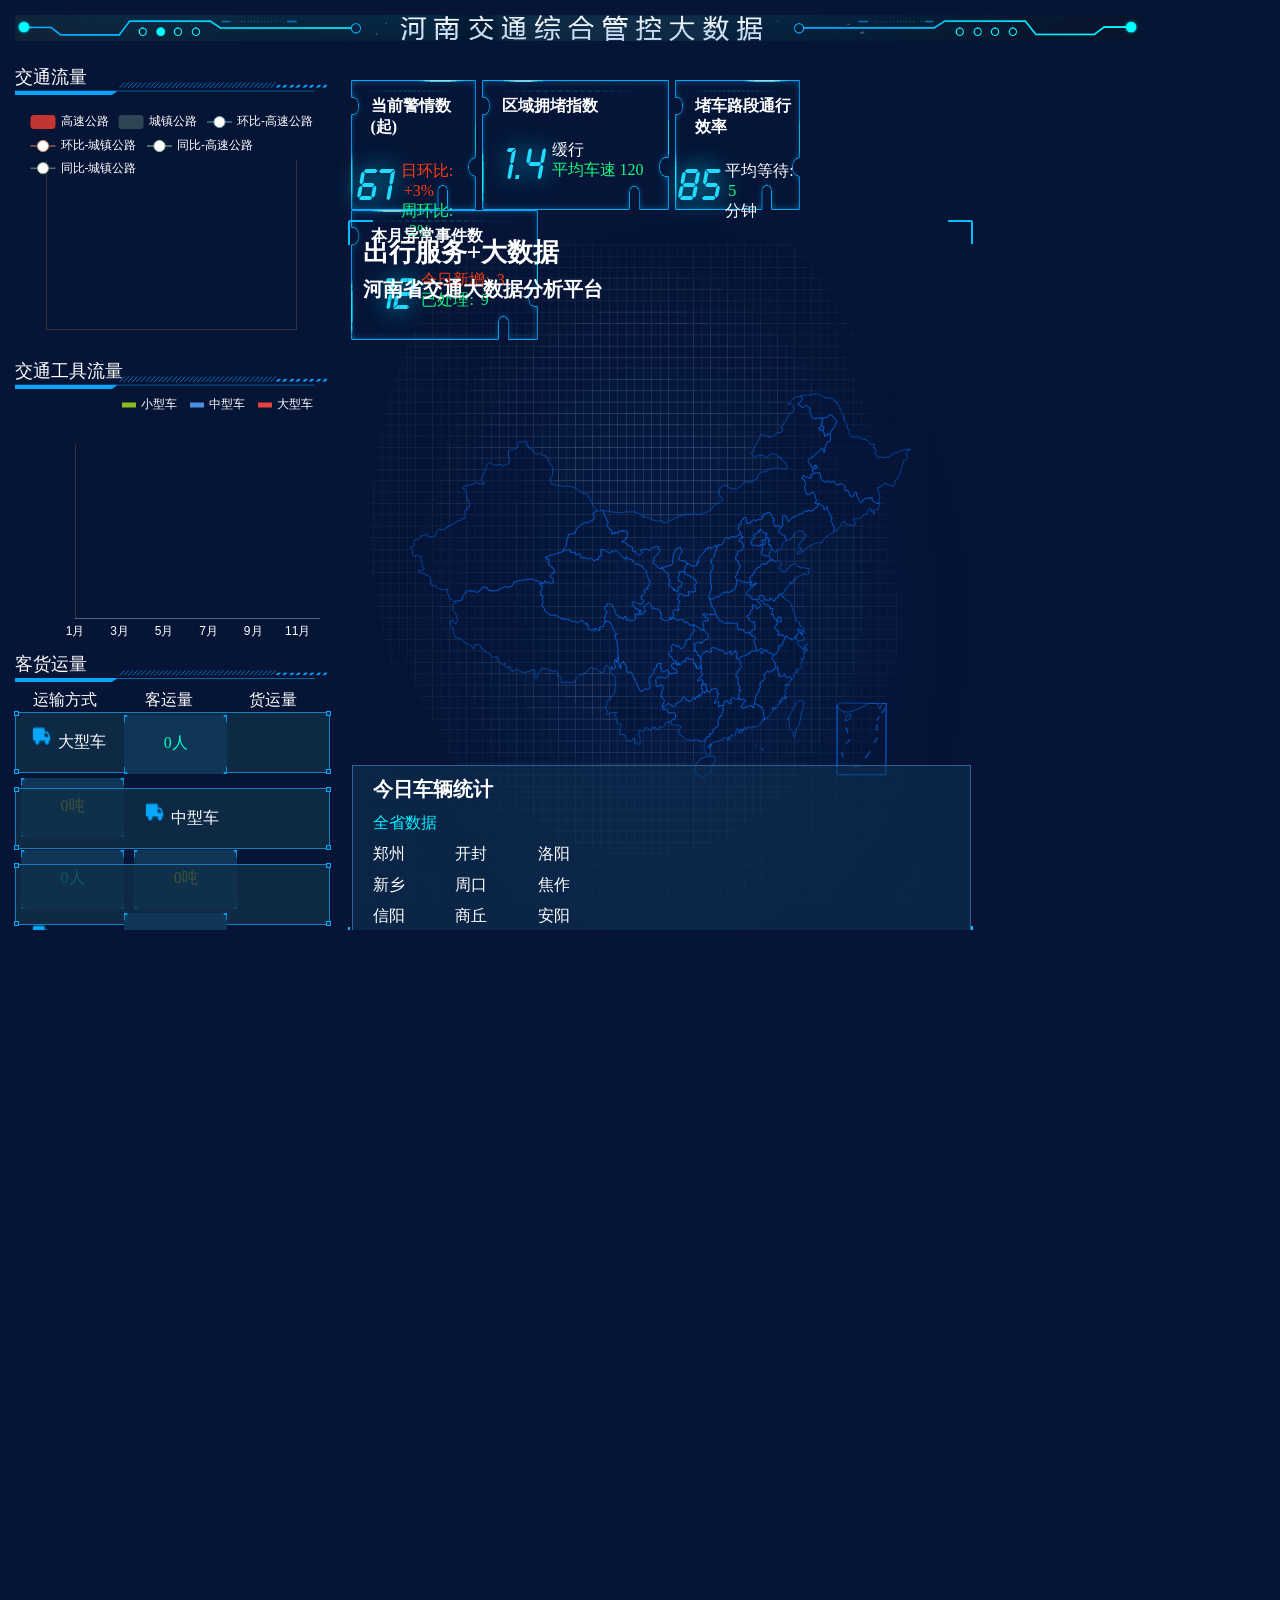
==== src/main/resources/static/index.html @ 006fa654 "chore: initial commit - 河南省交通大数据分析平台" ====
<!doctype html>
<html>
<head>
    <meta charset="utf-8">
    <title>河南省交通大数据分析平台</title>
    <!--设置是否为缩放模式 -->
    <meta name="viewport" content="width=device-width, initial-scale=1">
    <!-- 新 Bootstrap 核心 CSS 文件 -->
    <link rel="stylesheet" type="text/css" href="https://apps.bdimg.com/libs/bootstrap/3.3.4/css/bootstrap.css">
    <!-- jQuery文件。务必在bootstrap.min.js 之前引入 -->
    <script src="js/jquery.min.js"></script>
    <!-- 最新的 Bootstrap 核心 JavaScript 文件 -->
    <script src="js/bootstrap.min.js"></script>
    <!--echarts JS-->
    <script src="js/echarts.min.js"></script>

    <!-- 轮播swiper文件 -->
    <link rel="stylesheet" type="text/css" href="css/swiper.min.css">
    <script src="js/swiper.min.js"></script>
    <!--界面样式-->
    <script src="js/visual.js"></script>
    <script src="js/china.js"></script>
    <script src="js/chartMap.js"></script>
    <link rel="stylesheet" type="text/css" href="css/visual.css">
    <script src="https://code.jquery.com/jquery-3.6.0.min.js"></script>
    <link rel="stylesheet" href="https://cdnjs.cloudflare.com/ajax/libs/font-awesome/5.15.4/css/all.min.css">

</head>
<body class="ksh">
<div id="load">
    <div class="load_img"><!-- 加载动画 -->
        <img class="jzxz1" src="images/jzxz1.png">
        <img class="jzxz2" src="images/jzxz2.png">
    </div>
</div>
<div class="head_top">
    <img class="img-responsive" src="images/jcdsj_logo3.gif">

</div>
<div class="visual">
    <div class="visual_left">
        <div class="visual_box">
            <div class="visual_title">
                <span>交通流量</span>
                <img src="images/ksh33.png">
            </div>
            <div class="visual_chart" id="main1">

            </div>
        </div>

        <div class="visual_box">
            <div class="visual_title">
                <span>交通工具流量</span>
                <img src="images/ksh33.png">
            </div>
            <div class="visual_chart" id="main2">

            </div>
        </div>
        <div class="visual_box">
            <div class="visual_title">
                <span>客货运量</span>
                <img src="images/ksh33.png">
            </div>
            <div class="visual_chart sfzcll">
                <a>运输方式</a>
                <a>客运量</a>
                <a>货运量</a>
                <div class="sfzcll_pos_box">

                    <div class="sfzcll_box" data-type="大型车">
                        <img class="sfzcll_bkJk" src="images/ksh34.png">
                        <img class="sfzcll_bkJk" src="images/ksh34.png">
                        <img class="sfzcll_bkJk" src="images/ksh34.png">
                        <img class="sfzcll_bkJk" src="images/ksh34.png">
                        <label><img src="images/ksh35.png">大型车</label>
                        <div class="sfzcll_smallBk">
                            <div class="ygl">
                                <span class="passenger-volume">0</span>人
                            </div>
                        </div>
                        <div class="sfzcll_smallBk">
                            <div class="ygh">
                                <span class="freight-volume">0</span>吨
                            </div>
                        </div>
                        <div class="clear"></div>
                    </div>


                    <div class="sfzcll_box" data-type="中型车">
                        <img class="sfzcll_bkJk" src="images/ksh34.png">
                        <img class="sfzcll_bkJk" src="images/ksh34.png">
                        <img class="sfzcll_bkJk" src="images/ksh34.png">
                        <img class="sfzcll_bkJk" src="images/ksh34.png">
                        <label><img src="images/ksh35.png">中型车</label>
                        <div class="sfzcll_smallBk">
                            <div class="ygl">
                                <span class="passenger-volume">0</span>人
                            </div>
                        </div>
                        <div class="sfzcll_smallBk">
                            <div class="ygh">
                                <span class="freight-volume">0</span>吨
                            </div>
                        </div>
                        <div class="clear"></div>
                    </div>


                    <div class="sfzcll_box" data-type="小型车">
                        <img class="sfzcll_bkJk" src="images/ksh34.png">
                        <img class="sfzcll_bkJk" src="images/ksh34.png">
                        <img class="sfzcll_bkJk" src="images/ksh34.png">
                        <img class="sfzcll_bkJk" src="images/ksh34.png">
                        <label><img src="images/ksh35.png">小型车</label>
                        <div class="sfzcll_smallBk">
                            <div class="ygl">
                                <span class="passenger-volume">0</span>人
                            </div>
                        </div>
                        <div class="sfzcll_smallBk">
                            <div class="ygh">
                                <span class="freight-volume">0</span>吨
                            </div>
                        </div>
                        <div class="clear"></div>
                    </div>
                </div>
            </div>
        </div>

        <!-- 在页面底部添加以下脚本 -->
        // 在页面底部添加以下脚本

        <script>
            $(document).ready(function() {
                // 获取车型客货运量数据
                function fetchVehicleFreightData() {
                    $.ajax({
                        url: '/api/vehicle/summary',  // 后端接口
                        type: 'GET',
                        dataType: 'json',
                        success: function(response) {
                            // 更新大型车数据（后端返回键为"large"）
                            updateVehicleData('大型车', response.large);
                            // 更新中型车数据（后端返回键为"medium"）
                            updateVehicleData('中型车', response.medium);
                            // 更新小型车数据（后端返回键为"small"）
                            updateVehicleData('小型车', response.small);
                        },
                        error: function(xhr, status, error) {
                            console.error('获取车型数据失败:', error);
                            setDefaultData();  // 异常时重置为0
                        }
                    });
                }

                // 更新页面数据的函数（兼容空值）
                function updateVehicleData(type, data) {
                    if (!data) data = { passengerVolume: 0, freightVolume: 0 };  // 防止undefined
                    $(`.sfzcll_box[data-type="${type}"] .passenger-volume`).text(data.passengerVolume || 0);
                    $(`.sfzcll_box[data-type="${type}"] .freight-volume`).text(data.freightVolume || 0);
                }

                // 设置默认数据（初始化或异常时调用）
                function setDefaultData() {
                    $('.sfzcll_box .passenger-volume').text('0');
                    $('.sfzcll_box .freight-volume').text('0');
                }

                // 初始加载数据
                fetchVehicleFreightData();
                // 每30秒刷新一次
                setInterval(fetchVehicleFreightData, 2000);
            });
        </script>
    </div>
    <div class="visual_con">
        <!-- 在原有HTML结构上仅添加ID -->
        <!-- 在原有HTML结构上仅添加ID -->
        <div class="visual_conTop">
            <!-- 警情数1 -->
            <div class="visual_conTop_box visual_conTop1">
                <div>
                    <h3>当前警情数(起)</h3>
                    <p id="police-count1">67</p>
                    <div class="conTop_smil">
                        <a class="sz">日环比:<span id="daily-change1">+3%</span><i id="daily-icon1" class="fa fa-long-arrow-up"></i></a>
                        <a class="xd">周环比:<span id="weekly-change1">-2%</span><i id="weekly-icon1" class="fa fa-long-arrow-down"></i></a>
                    </div>
                </div>
            </div>

            <!-- 拥堵指数 -->
            <div class="visual_conTop_box visual_conTop2">
                <div>
                    <h3>区域拥堵指数</h3>
                    <p id="congestion-index">1.4</p>
                    <div class="conTop_smil">
                        <a id="congestion-status">缓行</a>
                        <a class="xd">平均车速<span id="avg-speed">120</span></a>
                    </div>
                </div>
            </div>
            <div class="visual_conTop_box visual_conTop1">
                <div>
                    <h3>堵车路段通行效率</h3>
                    <p id="efficiency-value">85</p>
                    <div class="conTop_smil">
                        <a>平均等待:
                            <a class="xd"><span id="avg-wait">5</span></a><a>分钟</a>
                        </a>
                    </div>
                </div>
            </div>

            <!-- 异常事件 -->
            <div class="visual_conTop_box visual_conTop2">
                <div>
                    <h3>本月异常事件数</h3>
                    <p id="incident-count">12</p>
                    <div class="conTop_smil">
                        <a class="sz">今日新增: <span id="today-incidents">3</span></a>
                        <a class="xd">已处理: <span id="resolved-incidents">9</span></a>
                    </div>
                </div>
            </div>
        </div>

        <div class="visual_conBot">
            <img class="visual_conBot_l" src="images/ksh42.png">
            <img class="visual_conBot_2" src="images/ksh43.png">
            <img class="visual_conBot_3" src="images/ksh44.png">
            <img class="visual_conBot_4" src="images/ksh45.png">
            <div class="visual_chart_text">
                <h1>出行服务+大数据</h1>
                <h2>河南省交通大数据分析平台</h2>
            </div>
            <div class="visual_chart" id="main8"></div>
            <div class="visual_conBot_bot">
                <div class="visualSssf_left">
                    <h3>今日车辆统计</h3>
                    <a style="display:block" data-city="all" class="active">全省数据</a>
                    <a data-city="郑州">郑州</a>
                    <a data-city="开封">开封</a>
                    <a data-city="洛阳">洛阳</a>
                    <a data-city="新乡">新乡</a>
                    <a data-city="周口">周口</a>
                    <a data-city="焦作">焦作</a>
                    <a data-city="信阳">信阳</a>
                    <a data-city="商丘">商丘</a>
                    <a data-city="安阳">安阳</a>
                </div>

                <div class="visualSssf_right">
                    <div class="visualSssf_right_box" id="main5"></div>
                    <div class="visualSssf_right_box" id="main6"></div>
                    <div class="visualSssf_right_box" id="main7"></div>
                </div>
                <div class="clear"></div>
                <!-- visual.js 已在头部引入，此处删除重复引用 -->
            </div>
        </div>
    </div>
    <div class="visual_right">
        <div class="visual_box">
            <div class="visual_title">
                <span>本月发生事件</span>
                <img src="images/ksh33.png">
            </div>
            <div class="swiper-container visual_swiper1 visual_chart">
                <div class="swiper-wrapper">
                    <div class="swiper-slide"  id="main3"></div>
                    <div class="swiper-slide"  id="main31"></div>
                </div>
            </div>
        </div>
        <div class="visual_box visualSfzsfl">
            <div class="visual_title">
                <span>访豫车辆</span>
                <img src="images/ksh33.png">
            </div>
            <div class="visual_chart" id="main9">

            </div>

        </div>
        <div class="visual_box">
            <div class="visual_title">
                <span>收费站收费排行</span>
                <img src="images/ksh33.png">
            </div>
            <div class="swiper-container visual_swiper2 visual_chart">
                <div class="swiper-wrapper">
                    <div class="swiper-slide"  id="main4"></div>
                    <div class="swiper-slide"  id="main41"></div>
                </div>
            </div>
        </div>
    </div>
    <div class="clear"></div>
</div>
<script type="text/javascript">

    $(function(){
        // 城市点击事件已在visual.js中处理，这里只处理样式相关
        var sfzcllH=$('.sfzcll_box').height()
        var sfzcllHtwo=sfzcllH-2
        $('.sfzcll_box').css('line-height',sfzcllH+'px')
        $('.sfzcll_smallBk>div').css('line-height',sfzcllHtwo+'px')

        //删除加载动画
        $('#load').fadeOut(1000)
        setTimeout(function(){
                $('#load').remove()
            }
            ,1100);
    })

    //////////////顶端监控 - 实时数据轮询
    function updateRealtimeDashboard() {
        $.ajax({
            url: '/api/realtime/dashboard',
            type: 'GET',
            success: function(data) {
                // 1. 当前警情数(起)
                $('#police-count1').text(data.alertCount);

                // 2. 区域拥堵指数
                $('#congestion-index').text(data.congestionIndex.toFixed(1));
                $('#congestion-status').text(getCongestionStatus(data.congestionIndex));
                $('#avg-speed').text(data.avgSpeed + ' km/h');

                // 3. 收费站通行效率
                $('#efficiency-value').text(data.efficiency.toFixed(1));

                // 4. 异常事件数
                $('#incident-count').text(data.abnormalEvents);

                console.log('实时数据已更新:', new Date().toLocaleTimeString());
            },
            error: function(xhr) {
                console.error('实时数据更新失败:', xhr.status);
            }
        });
    }

    // 新增拥堵状态判断函数
    function getCongestionStatus(index) {
        if (index > 1000) return '严重拥堵';
        if (index > 500) return '中度拥堵';
        if (index > 200) return '轻度拥堵';
        return '畅通';
    }

    // 页面加载时调用一次，然后每5秒刷新
    $(document).ready(function() {
        updateRealtimeDashboard();
        setInterval(updateRealtimeDashboard, 2000);
    });


    //////////////交通流量 - 实时更新
    var myChart1 = echarts.init(document.getElementById('main1'));
    
    // 交通流量图表配置
    var trafficFlowOption = {
        title: { show: false },
        tooltip: {
            trigger: 'axis',
            formatter: function(params) {
                let time = params[0].name.replace(/-/g, '年') + '月<br/>';
                let str = '';
                params.forEach(item => {
                    let unit = item.seriesName.includes('环比') || item.seriesName.includes('同比') ? '%' : '万辆';
                    str += `${item.marker}${item.seriesName}：${item.data.toFixed(1)}${unit}<br>`;
                });
                return time + str;
            },
            axisPointer: { type: 'none' }
        },
        legend: {
            orient: 'horizontal',
            top: 10,
            left: 'center',
            textStyle: { color: '#fff' },
            data: ['高速公路', '城镇公路', '环比-高速公路', '环比-城镇公路', '同比-高速公路', '同比-城镇公路']
        },
        grid: { y2: 25 },
        xAxis: {
            type: 'category',
            data: [],
            axisLabel: {
                interval: 0,
                formatter: function (value) {
                    const year = value.split('-')[0].substring(2);
                    const month = value.split('-')[1].padStart(2, '0');
                    return `${year}年${month}月`;
                },
                textStyle: { color: '#fff' }
            }
        },
        yAxis: [
            { type: 'value', axisLabel: { color: '#fff' } },
            { type: 'value', axisLabel: { formatter: '{value}%', color: '#fff' }, splitLine: { show: false } }
        ],
        series: [
            { name: '高速公路', type: 'bar', data: [] },
            { name: '城镇公路', type: 'bar', data: [] },
            { name: '环比-高速公路', type: 'line', yAxisIndex: 1, data: [] },
            { name: '环比-城镇公路', type: 'line', yAxisIndex: 1, data: [] },
            { name: '同比-高速公路', type: 'line', yAxisIndex: 1, data: [] },
            { name: '同比-城镇公路', type: 'line', yAxisIndex: 1, data: [] }
        ]
    };
    myChart1.setOption(trafficFlowOption);

    // 存储历史数据用于计算环比同比
    var trafficFlowHistory = { highway: {}, urban: {} };
    var lastTrafficFlowData = { highway: 0, urban: 0 };

    // 加载交通流量数据
    function loadTrafficFlowData() {
        // 先从数据库加载历史数据
        $.ajax({
            url: '/api/traffic/2025',
            type: 'GET',
            success: function(response) {
                const groupedData = response.data.data;
                const years = [];
                const highwayValues = [];
                const urbanValues = [];
                const momData = { highway: [], urban: [] };
                const yoyData = { highway: [], urban: [] };

                Object.entries(groupedData).forEach(([key, stats]) => {
                    const [year, month, type] = key.split('-');
                    const formattedYearMonth = `${year}-${month.padStart(2, '0')}`;

                    if (!years.includes(formattedYearMonth)) {
                        years.push(formattedYearMonth);
                    }

                    if (type === '高速公路') {
                        highwayValues.push(stats.current);
                        yoyData.highway.push(stats.yoy);
                        momData.highway.push(stats.mom);
                        trafficFlowHistory.highway[formattedYearMonth] = stats.current;
                    } else if (type === '城镇公路') {
                        urbanValues.push(stats.current);
                        yoyData.urban.push(stats.yoy);
                        momData.urban.push(stats.mom);
                        trafficFlowHistory.urban[formattedYearMonth] = stats.current;
                    }
                });

                years.sort((a, b) => a.localeCompare(b));

                // 保存最新月份的数据
                if (years.length > 0) {
                    const latestMonth = years[years.length - 1];
                    lastTrafficFlowData.highway = trafficFlowHistory.highway[latestMonth] || 0;
                    lastTrafficFlowData.urban = trafficFlowHistory.urban[latestMonth] || 0;
                }

                myChart1.setOption({
                    xAxis: { data: years },
                    series: [
                        { name: '高速公路', data: highwayValues },
                        { name: '城镇公路', data: urbanValues },
                        { name: '环比-高速公路', data: momData.highway },
                        { name: '环比-城镇公路', data: momData.urban },
                        { name: '同比-高速公路', data: yoyData.highway },
                        { name: '同比-城镇公路', data: yoyData.urban }
                    ]
                });
            },
            error: function(xhr, status, error) {
                console.error('加载交通流量历史数据失败:', error);
            }
        });
    }

    // 更新实时交通流量数据（支持多月份）
    // time_id 到月份索引的映射 (2025年: 14-25 对应 1-12月，即索引0-11)
    // 图表X轴显示的是1-12月，对应数组索引0-11
    var timeIdToMonthIndex = {
        14: 0,   // 2025-01 -> 1月 (索引0)
        15: 1,   // 2025-02 -> 2月 (索引1)
        16: 2,   // 2025-03 -> 3月 (索引2)
        17: 3,   // 2025-04 -> 4月 (索引3)
        18: 4,   // 2025-05 -> 5月 (索引4)
        19: 5,   // 2025-06 -> 6月 (索引5)
        20: 6,   // 2025-07 -> 7月 (索引6)
        21: 7,   // 2025-08 -> 8月 (索引7)
        22: 8,   // 2025-09 -> 9月 (索引8)
        23: 9,   // 2025-10 -> 10月 (索引9)
        24: 10,  // 2025-11 -> 11月 (索引10)
        25: 11   // 2025-12 -> 12月 (索引11)
    };

    function updateRealtimeTrafficFlow() {
        $.ajax({
            url: '/api/realtime/traffic-flow',
            type: 'GET',
            success: function(realtimeData) {
                if (realtimeData && realtimeData.length > 0) {
                    var currentOption = myChart1.getOption();
                    var xAxisData = currentOption.xAxis[0].data;
                    var highwayData = currentOption.series[0].data.slice();
                    var urbanData = currentOption.series[1].data.slice();

                    realtimeData.forEach(function(item) {
                        var flowValue = (item.flow_count / 10000).toFixed(2); // 转换为万辆
                        var timeId = item.time_id;
                        
                        // 根据time_id找到对应的月份索引
                        var monthIndex = timeIdToMonthIndex[timeId];
                        if (monthIndex === undefined) {
                            // 如果没有映射，尝试更新最后一个月
                            monthIndex = highwayData.length - 1;
                        }
                        
                        if (item.type_name === '高速公路' || item.type_id === 1) {
                            if (monthIndex >= 0 && monthIndex < highwayData.length) {
                                highwayData[monthIndex] = parseFloat(flowValue);
                            }
                        } else if (item.type_name === '城镇公路' || item.type_id === 2) {
                            if (monthIndex >= 0 && monthIndex < urbanData.length) {
                                urbanData[monthIndex] = parseFloat(flowValue);
                            }
                        }
                    });

                    myChart1.setOption({
                        series: [
                            { name: '高速公路', data: highwayData },
                            { name: '城镇公路', data: urbanData }
                        ]
                    });

                    console.log('交通流量实时数据已更新:', new Date().toLocaleTimeString());
                }
            },
            error: function(xhr, status, error) {
                console.log('实时交通流量数据暂不可用，使用历史数据');
            }
        });
    }

    // 初始加载历史数据
    loadTrafficFlowData();
    
    // 每5秒更新实时数据
    setInterval(updateRealtimeTrafficFlow, 2000);

    //////////////交通工具流量 - 实时更新
    var myChart2 = echarts.init(document.getElementById('main2'));
    var option2 = {
        title: {
            text: "",
            left: 'center',
            textStyle: { color: '#fff', fontSize: 16 }
        },
        color: ['#89BD1B', '#4A90E2', '#E64340'],
        tooltip: {
            trigger: 'axis',
            axisPointer: { lineStyle: { color: '#fff' } },
            formatter: function(params) {
                var result = params[0].name + '月<br/>';
                params.forEach(function(item) {
                    var color = item.seriesName === '小型车' ? '#89BD1B' :
                               item.seriesName === '中型车' ? '#4A90E2' : '#E64340';
                    result += '<span style="display:inline-block;margin-right:5px;border-radius:10px;width:9px;height:9px;background-color:' + color + '"></span>' +
                        item.seriesName + ': ' + item.value + '<br/>';
                });
                return result;
            }
        },
        legend: {
            icon: 'rect', itemWidth: 14, itemHeight: 5, itemGap: 13,
            data: ['小型车', '中型车', '大型车'],
            right: '10px', top: '0px',
            textStyle: { fontSize: 12, color: '#fff' }
        },
        grid: { left: 60, top: 50, right: 8, bottom: 30 },
        xAxis: [{
            type: 'category',
            boundaryGap: false,
            axisLine: { lineStyle: { color: '#57617B' } },
            axisLabel: { textStyle: { color: '#fff' }, formatter: function(value) { return value + "月"; } },
            axisTick: { show: false },
            data: [1, 2, 3, 4, 5, 6, 7, 8, 9, 10, 11, 12]
        }],
        yAxis: [{
            type: 'value',
            axisTick: { show: true },
            axisLabel: { 
                margin: 10, 
                textStyle: { fontSize: 12, color: '#fff' },
                formatter: function(value) {
                    if (value >= 10000) {
                        return (value / 10000).toFixed(1) + '万';
                    }
                    return value;
                }
            },
            splitLine: { lineStyle: { color: '#57617B' } }
        }],
        series: [
            { name: '小型车', type: 'line', smooth: true, symbol: 'circle', symbolSize: 6, 
              lineStyle: { normal: { width: 2 } }, itemStyle: { normal: { color: '#89BD1B' } },
              areaStyle: { normal: { color: new echarts.graphic.LinearGradient(0, 0, 0, 1, [{ offset: 0, color: 'rgba(137, 189, 27, 0.1)' }, { offset: 0.8, color: 'rgba(137, 189, 27, 0)' }], false) } },
              data: [] },
            { name: '中型车', type: 'line', smooth: true, symbol: 'circle', symbolSize: 6,
              lineStyle: { normal: { width: 2 } }, itemStyle: { normal: { color: '#4A90E2' } },
              areaStyle: { normal: { color: new echarts.graphic.LinearGradient(0, 0, 0, 1, [{ offset: 0, color: 'rgba(74, 144, 226, 0.1)' }, { offset: 0.8, color: 'rgba(74, 144, 226, 0)' }], false) } },
              data: [] },
            { name: '大型车', type: 'line', smooth: true, symbol: 'circle', symbolSize: 6,
              lineStyle: { normal: { width: 2 } }, itemStyle: { normal: { color: '#E64340' } },
              areaStyle: { normal: { color: new echarts.graphic.LinearGradient(0, 0, 0, 1, [{ offset: 0, color: 'rgba(230, 67, 64, 0.1)' }, { offset: 0.8, color: 'rgba(230, 67, 64, 0)' }], false) } },
              data: [] }
        ]
    };
    myChart2.setOption(option2);

    // 存储历史数据
    var vehicleTrafficHistory = { '小型车': [], '中型车': [], '大型车': [] };

    // 加载交通工具流量历史数据
    function loadVehicleTrafficData() {
        $.ajax({
            url: '/api/toll/data',
            type: 'GET',
            success: function(response) {
                if (response.month && Array.isArray(response.month)) {
                    option2.xAxis[0].data = response.month;
                }
                
                // 更新系列数据
                if (response.seriesData) {
                    Object.entries(response.seriesData).forEach(([name, values]) => {
                        vehicleTrafficHistory[name] = values.slice();
                    });
                    
                    option2.series[0].data = vehicleTrafficHistory['小型车'];
                    option2.series[1].data = vehicleTrafficHistory['中型车'];
                    option2.series[2].data = vehicleTrafficHistory['大型车'];
                }
                
                myChart2.setOption(option2);
            },
            error: function() {
                console.error('交通工具流量历史数据加载失败');
            }
        });
    }

    // 更新实时交通工具流量数据（支持多月份）
    function updateRealtimeVehicleTraffic() {
        $.ajax({
            url: '/api/realtime/vehicle-traffic',
            type: 'GET',
            success: function(realtimeData) {
                if (realtimeData && realtimeData.length > 0) {
                    var currentOption = myChart2.getOption();
                    var smallData = currentOption.series[0].data.slice();
                    var mediumData = currentOption.series[1].data.slice();
                    var largeData = currentOption.series[2].data.slice();
                    
                    // 确保数组长度为12
                    while (smallData.length < 12) smallData.push(0);
                    while (mediumData.length < 12) mediumData.push(0);
                    while (largeData.length < 12) largeData.push(0);

                    // 用Map去重，保留每个time_id+vehicle_type的最大值
                    var dataMap = {};
                    realtimeData.forEach(function(item) {
                        var key = item.time_id + '_' + item.vehicle_type;
                        if (!dataMap[key] || dataMap[key].vehicle_count < item.vehicle_count) {
                            dataMap[key] = item;
                        }
                    });

                    // 遍历去重后的数据
                    Object.values(dataMap).forEach(function(item) {
                        var vehicleCount = item.vehicle_count;
                        var vehicleType = item.vehicle_type;
                        var timeId = item.time_id;
                        
                        // 根据time_id找到对应的月份索引 (2025年: 14-25 对应 1-12月)
                        var monthIndex = timeIdToMonthIndex[timeId];
                        if (monthIndex === undefined) {
                            return; // 跳过未映射的数据（如time_id=1是2026年数据）
                        }
                        
                        // 更新对应月份的数据
                        if (vehicleType === '小型车' && monthIndex >= 0 && monthIndex < 12) {
                            smallData[monthIndex] = vehicleCount;
                        } else if (vehicleType === '中型车' && monthIndex >= 0 && monthIndex < 12) {
                            mediumData[monthIndex] = vehicleCount;
                        } else if (vehicleType === '大型车' && monthIndex >= 0 && monthIndex < 12) {
                            largeData[monthIndex] = vehicleCount;
                        }
                    });

                    myChart2.setOption({
                        series: [
                            { name: '小型车', data: smallData },
                            { name: '中型车', data: mediumData },
                            { name: '大型车', data: largeData }
                        ]
                    });

                    console.log('交通工具流量实时数据已更新:', new Date().toLocaleTimeString());
                }
            },
            error: function(xhr, status, error) {
                console.log('实时交通工具流量数据暂不可用，使用历史数据');
            }
        });
    }

    // 初始加载历史数据
    loadVehicleTrafficData();
    
    // 每5秒更新实时数据
    setInterval(updateRealtimeVehicleTraffic, 2000);

    //////////////本月发生事件 - 实时更新（按比例展示）
    // 存储违规数据用于tooltip显示
    var violationDataCache = [];
    
    var option3 = {
        backgroundColor: 'rgba(0,0,0,0)',
        tooltip: {
            trigger: 'item',
            backgroundColor: 'rgba(255,255,255,0.9)',
            borderColor: '#ccc',
            borderWidth: 1,
            padding: 10,
            textStyle: { color: '#000' },
            formatter: function(params) {
                if (params.data && params.data.value) {
                    var result = params.data.name + '<br/>';
                    var values = params.data.value;
                    for (var i = 0; i < violationDataCache.length && i < values.length; i++) {
                        var item = violationDataCache[i];
                        result += item.name + ': ' + item.value + ' (' + item.percent + '%)<br/>';
                    }
                    return result;
                }
                return '';
            }
        },
        radar: {
            center: ['50%', '50%'],
            radius: '75%',
            startAngle: 90,
            splitNumber: 5,
            shape: 'circle',
            axisLine: { lineStyle: { color: 'rgba(255,255,255,0.2)' } },
            splitLine: { lineStyle: { color: 'rgba(255,255,255,0.1)' } },
            axisLabel: { show: false },
            name: { textStyle: { color: '#fff', fontSize: 12 } },
            indicator: []
        },
        series: [{
            type: 'radar',
            data: [],
            lineStyle: { color: '#df4131', width: 2 },
            areaStyle: { color: 'rgba(223, 65, 49, 0.6)' }
        }]
    };

    var option31 = {
        backgroundColor: 'rgba(0,0,0,0)',
        title: { text: '事件类型分布', left: 'center', textStyle: { color: '#fff', fontSize: 18 } },
        tooltip: {
            trigger: 'item',
            formatter: '{a} <br/>{b}: {c} ({d}%)'
        },
        legend: { orient: 'vertical', right: 10, top: 20, data: [], textStyle: { color: '#fff', fontSize: 10 } },
        series: [{
            name: '事件类型',
            type: 'pie',
            radius: ['40%', '60%'],
            center: ['45%', '55%'],
            avoidLabelOverlap: false,
            label: { show: false, position: 'center' },
            emphasis: { label: { show: true, fontSize: '16', fontWeight: 'bold' } },
            labelLine: { show: false },
            data: []
        }]
    };

    var myChart3 = echarts.init(document.getElementById('main3'));
    myChart3.setOption(option3);
    var myChart31 = echarts.init(document.getElementById('main31'));
    myChart31.setOption(option31);

    var violationColors = ['#e9df3d', '#f79c19', '#21fcd6', '#08c8ff', '#df4131', '#9b59b6', '#3498db', '#e74c3c', '#2ecc71', '#f39c12'];

    // 加载违规事件历史数据
    function loadViolationData() {
        $.ajax({
            url: '/api/accident/stats',
            type: 'GET',
            dataType: 'json',
            success: function(response) {
                updateViolationCharts(response.eventTypeCounts);
            },
            error: function(xhr, status, error) {
                console.error('违规事件历史数据加载失败:', error);
            }
        });
    }

    // 更新实时违规事件数据
    function updateRealtimeViolation() {
        $.ajax({
            url: '/api/realtime/traffic-violation',
            type: 'GET',
            success: function(realtimeData) {
                if (realtimeData && realtimeData.length > 0) {
                    // 转换为 eventTypeCounts 格式
                    var eventTypeCounts = {};
                    realtimeData.forEach(function(item) {
                        eventTypeCounts[item.violation_name] = item.violation_count;
                    });
                    updateViolationCharts(eventTypeCounts);
                    console.log('违规事件实时数据已更新:', new Date().toLocaleTimeString());
                }
            },
            error: function(xhr, status, error) {
                console.log('实时违规事件数据暂不可用，使用历史数据');
            }
        });
    }

    // 更新违规事件图表（按比例展示）
    function updateViolationCharts(eventTypeCounts) {
        var data = [];
        var total = 0;

        // 计算总数
        for (var key in eventTypeCounts) {
            if (eventTypeCounts[key] > 0) {
                total += eventTypeCounts[key];
            }
        }

        // 处理数据，取前5个
        var count = 0;
        for (var key in eventTypeCounts) {
            if (count >= 5) break;
            if (eventTypeCounts[key] > 0) {
                var percent = total > 0 ? ((eventTypeCounts[key] / total) * 100).toFixed(1) : 0;
                data.push({ name: key, value: eventTypeCounts[key], percent: percent });
                count++;
            }
        }

        // 按值排序
        data.sort(function(a, b) { return b.value - a.value; });

        // 补充默认数据
        while (data.length < 5) {
            data.push({ name: '其他', value: 1, percent: '0.0' });
        }

        // 保存到缓存供tooltip使用
        violationDataCache = data;

        // 计算比例值用于雷达图（归一化到0-100）
        var maxValue = Math.max(...data.map(d => d.value));
        var radarValues = data.map(d => maxValue > 0 ? parseFloat(((d.value / maxValue) * 100).toFixed(1)) : 0);

        // 更新雷达图
        option3.radar.indicator = data.map(function(d) {
            return { name: d.name, max: 100 };
        });
        option3.series[0].data = [{
            value: radarValues,
            name: "告警类型TOP5"
        }];
        myChart3.setOption(option3, true);

        // 更新饼图（按比例展示）
        var pieData = data.map(function(d, index) {
            return {
                name: d.name,
                value: d.value,
                itemStyle: { color: violationColors[index % violationColors.length] }
            };
        });
        option31.legend.data = data.map(d => d.name);
        option31.series[0].data = pieData;
        myChart31.setOption(option31, true);
    }

    // 初始加载历史数据
    loadViolationData();
    
    // 每5秒更新实时数据
    setInterval(updateRealtimeViolation, 2000);
    //收费站收费排行
    //收费站收费排行
    // 页面加载时调用
    $(document).ready(function () {
        // 1. 初始化地图
        initChinaMap();

        // 2. 初始化高速图表
        initHighwayChart();

        // 3. 初始化 swiper
        initSwiper2();

        // 4. 加载其他数据
        loadMapDataForMain8();

        // 5. 隐藏加载动画
        setTimeout(function () {
            $('#loading').fadeOut();
        }, 1000);
    });
    //今日实时收费

    //中间地图
    $(document).ready(function() {
        // 1. 初始化地图
        initChinaMap();

        // 2. 加载数据
        loadMapDataForMain8();

        // 3. 隐藏加载提示
        setTimeout(function() {
            $('#loading').fadeOut();
        }, 1000);
    });
    //收费站收费量
    //收费站收费量
    $(document).ready(function() {
        // 2. 加载数据
        loadMapDataForMain9();

        // 3. 隐藏加载提示
        setTimeout(function() {
            $('#loading').fadeOut();
        }, 1000);
    });
</script>
</body>
</html>
---- src/main/resources/static/css/visual.css ----
a,p,h1,h2,h3,h4,h5,h6,body,span,label,div{padding:0;margin:0;font-family:'瀵邦喛钂嬮梿鍛寸拨';}
div{font-family:'瀵邦喛钂嬮梿鍛寸拨';}
ul{padding:0;margin:0;}
a{text-decoration:none !important;}
.clear{clear:both;}
html, body, form{overflow-y:auto;height:100%;}
/* 滚动条样式 */
::-webkit-scrollbar {width:1px;height:4px;}
::-webkit-scrollbar-track {-webkit-box-shadow:inset 0 0 6px rgba(255,255,255,0.9);border-radius: 10px;}
::-webkit-scrollbar-thumb {border-radius:5px; background: rgba(66,66,66,1);-webkit-box-shadow:inset 0 0 6px rgba(227,227,227,87.5);}
::-webkit-scrollbar-thumb:window-inactive {background: rgba(227,227,227,0.5);}

@font-face{
	font-family: yjsz;
	src:url('../fonts/yjsz.TTF'),
		url('../fonts/yjsz.eot'); /* IE9+,可以是具体的实际链接 */
	}


.ksh{height:100%;padding:15px;background:url(../images/data08.png) no-repeat #061537;background-size:cover;overflow:hidden;position:relative;z-index:-2;}

/* 加载旋转动画 */
#load{width:100%;height:100%;position:absolute;background:url(../images/data08.png) no-repeat #061537;background-size:cover;top:0;left:0;z-index:999}
#load .load_img{position:absolute;left:calc(50% - 182px);top:calc(50% - 182px);}
.load_img img{position:absolute;left:0;top:0;}
.load_img .jzxz1{animation:xz1 8s infinite linear;}
	@keyframes xz1 {
	  from {
	  transform:rotate(0deg);
	  }
	  50% {
	    transform:rotate(180deg);
	  }
	  to{
	  	transform:rotate(360deg);
	  }
	}	
.load_img .jzxz2{animation:xz2 7s infinite linear;}
	@keyframes xz2 {
	  from {
	  transform:rotate(0deg);
	  }
	  50% {
	    transform:rotate(-180deg);
	  }
	  to{
	  	transform:rotate(-360deg);
	  }
	}	

.head_top{position:relative;}
.head_top img{width:90%;margin:auto;}
.head_top p{width:100%;text-align:center;color:#55bfff;position:absolute;bottom: -18px;left: -10px;}
.head_top p span{font-family:'yjsz';font-size:20px;}

.visual{height:calc(100% - 33px);padding-top:10px;}

.visual_box{height:33.3%;}
.visual_box .visual_title{position:relative;height:35px;margin:5px 0;}
.visual_box .visual_title span{color:#fff;font-size:18px;line-height:35px;}
.visual_box .visual_title img{width:100%;position:absolute;left:0;bottom:0;}
.visual_box .visual_chart{height:calc(100% - 35px);}

.visual_left{width:25%;height:100%;float:left;}
.visual_left .sfzcll{position:relative;}
.visual_left .sfzcll a{width:32%;text-align:center;line-height:25px;color:#fff;display:inline-block;}
.visual_left .sfzcll .sfzcll_pos_box{width:100%;height:calc(100% - 30px);}
.visual_left .sfzcll .sfzcll_box{width:100%;height:calc(33% - 15px);line-height:5;background:rgba(15,47,72,0.8);border:1px solid #1380bd;position:relative;margin-bottom:15px;}
.visual_left .sfzcll .sfzcll_box:last-of-type{margin:0;}
.visual_left .sfzcll .sfzcll_box .sfzcll_bkJk{position:absolute;}
.visual_left .sfzcll .sfzcll_box .sfzcll_bkJk:first-of-type{top:-2px;left:-2px;}
.visual_left .sfzcll .sfzcll_box .sfzcll_bkJk:nth-child(2){top:-2px;right:-2px;}
.visual_left .sfzcll .sfzcll_box .sfzcll_bkJk:nth-child(3){bottom:-2px;right:-2px;}
.visual_left .sfzcll .sfzcll_box .sfzcll_bkJk:nth-child(4){bottom:-2px;left:-2px;}
.visual_left .sfzcll .sfzcll_box label{width:33%;color:#fff;text-align:center;float:left;}
.visual_left .sfzcll .sfzcll_box label img{width:23px;height:23px;margin-right:5px;margin-top:-2px;}
.visual_left .sfzcll .sfzcll_box .sfzcll_smallBk{width:33%;height:100%;float:left;padding:2px 5px;}
.visual_left .sfzcll .sfzcll_box .sfzcll_smallBk>div{height:100%;background:url(../images/ksh38.png) no-repeat;background-size:100% 100%;text-align: center;line-height:1.5em;}
.visual_left .sfzcll .sfzcll_box .sfzcll_smallBk .ygl{color:#00ffc6;}
.visual_left .sfzcll .sfzcll_box .sfzcll_smallBk .ygh{color:#ffe400;}

.visual_con{width:50%;height:100%;float:left;padding:25px 20px 0 20px;}
.visual_con .visual_conTop{height:130px;margin-bottom:10px;}
.visual_con .visual_conTop .visual_conTop_box{height:100%;padding:0 3px;}
.visual_con .visual_conTop .visual_conTop1{width:20%;height:100%;float:left;}
.visual_con .visual_conTop .visual_conTop1>div{background:url(../images/ksh40.png) no-repeat;background-size:100% 100%;}
.visual_con .visual_conTop .visual_conTop2{width:30%;height:100%;float:left;}
.visual_con .visual_conTop .visual_conTop2>div{background:url(../images/ksh39.png) no-repeat;background-size:100% 100%;}
.visual_right{width:25%;height:100%;float:right;}
.visual_con .visual_conTop .visual_conTop_box>div{height:100%;}
.visual_con .visual_conTop .visual_conTop_box>div h3{color:#fff;font-size:16px;padding:16px 0 0 20px;}
.visual_con .visual_conTop .visual_conTop_box>div p{width:33%;float:left;line-height:85px;color:#20dbfd;text-shadow:0 0 25px #00d8ff;font-size:46px;font-family: 'yjsz';text-align:right;}
.visual_con .visual_conTop .visual_conTop_box>div .conTop_smil{width:67%;height:60px;float:left;padding-top:23px;}
.visual_con .visual_conTop .visual_conTop_box>div .conTop_smil a{display:block;line-height:20px;text-align: left;color:#fff;padding-left:9px;}
.visual_con .visual_conTop .visual_conTop_box>div .conTop_smil span{width:32px;display:inline-block;margin-left:3px;}
.visual_con .visual_conTop .visual_conTop_box>div .conTop_smil a.sz{color:#fe3e12;}
.visual_con .visual_conTop .visual_conTop_box>div .conTop_smil a.xd{color:#12fe81;}
.visual_con .visual_conTop .visual_conTop_box>div .conTop_smil a.null{visibility:hidden;}

.visual_con .visual_conBot{height:calc(100% - 136px);background:url(../images/ksh41.png) no-repeat;background-size:100% 100%;position:relative;}
.visual_con .visual_conBot>img{position:absolute;width:25px;height:25px;}
.visual_con .visual_conBot .visual_conBot_l{position:absolute;left:0;top:0;}
.visual_con .visual_conBot .visual_conBot_2{position:absolute;right:0;top:0;}
.visual_con .visual_conBot .visual_conBot_3{position:absolute;right:0;bottom:0;}
.visual_con .visual_conBot .visual_conBot_4{position:absolute;left:0;bottom:0;}
.visual_con .visual_conBot .visual_chart{width:100%;height:100%;position:absolute;}
.visual_con .visual_conBot .visual_chart_text{color:#fff;position:absolute;top:15px;left:15px;z-index: 99;}
.visual_con .visual_conBot .visual_chart_text h1{font-size:26px;margin-bottom:6px;}
.visual_con .visual_conBot .visual_chart_text h2{font-size:20px;}
.visual_con .visual_conBot .visual_conBot_bot{width:calc(100% - 8px);height:180px;background:rgba(16,54,87,0.5);border:1px solid #345f92;position:absolute;bottom:4px;left:4px;z-index:99;}

.visualSssf_left{width:40%;float:left;color:#fff;padding:10px 20px 0 20px;}
.visualSssf_left h3{color:#fff;font-size:20px;font-weight:600;margin-bottom:10px;}
.visualSssf_left a{width:32%;color:#fff;display:inline-block;margin-bottom:10px;cursor:pointer;}
.visualSssf_left a.active{color:#01f0ff;}
.visualSssf_right{width:60%;height:100%;float:left;}
.visualSssf_right .visualSssf_right_box{width:33%;float:left;height:100%;}

.visualSfzsfl{position:relative;}
.visualSfzsfl .visual_chart{opacity:0.6}
.visualSfzsfl .visual_table{width:60%;position:absolute;z-index: 99;top:40px;left:0;}
.visualSfzsfl .visual_table table{width:100%;color:#fff;text-align:center;}
.visualSfzsfl .visual_table table tr{border-bottom: 1px dashed #ddd;}
.visualSfzsfl .visual_table table tr:first-child{color:#01c0ff;}
.visualSfzsfl .visual_table table tr:last-child{border-bottom: 1px solid #ddd;}
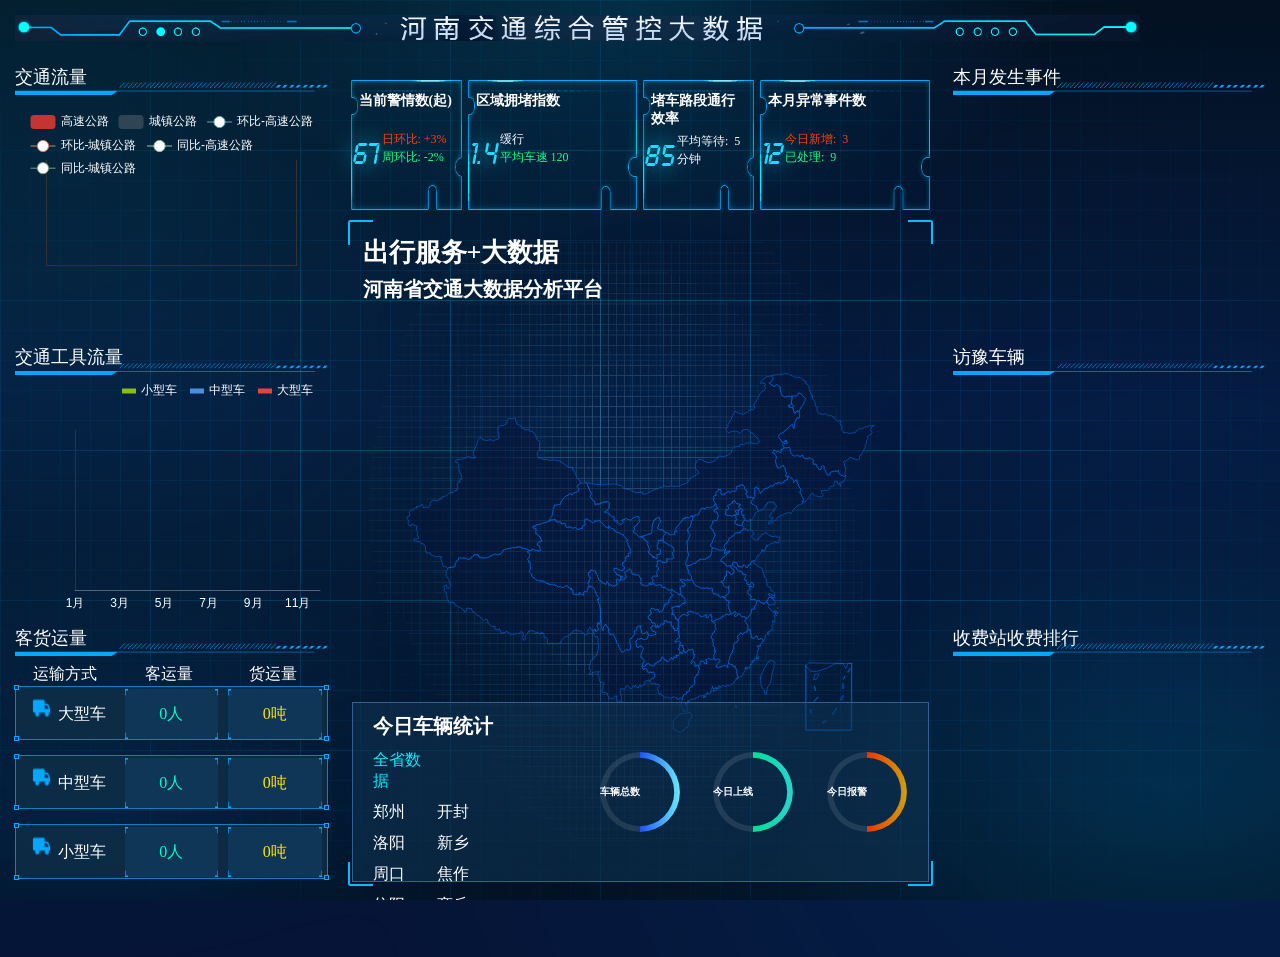
==== commit 951a4563: "feat: add JWT authentication and password hashing" ====
--- a/src/main/resources/static/index.html
+++ b/src/main/resources/static/index.html
@@ -23,10 +23,12 @@
     <script src="js/chartMap.js"></script>
     <link rel="stylesheet" type="text/css" href="css/visual.css">
     <script src="https://code.jquery.com/jquery-3.6.0.min.js"></script>
+    <script src="js/auth.js"></script>
     <link rel="stylesheet" href="https://cdnjs.cloudflare.com/ajax/libs/font-awesome/5.15.4/css/all.min.css">
 
 </head>
 <body class="ksh">
+<div class="bg-tech" aria-hidden="true"></div>
 <div id="load">
     <div class="load_img"><!-- 加载动画 -->
         <img class="jzxz1" src="images/jzxz1.png">
@@ -132,7 +134,6 @@
         </div>
 
         <!-- 在页面底部添加以下脚本 -->
-        // 在页面底部添加以下脚本
 
         <script>
             $(document).ready(function() {
@@ -209,9 +210,7 @@
                     <h3>堵车路段通行效率</h3>
                     <p id="efficiency-value">85</p>
                     <div class="conTop_smil">
-                        <a>平均等待:
-                            <a class="xd"><span id="avg-wait">5</span></a><a>分钟</a>
-                        </a>
+                        <a>平均等待: <span id="avg-wait">5</span> 分钟</a>
                     </div>
                 </div>
             </div>
@@ -365,13 +364,18 @@
     //////////////交通流量 - 实时更新
     var myChart1 = echarts.init(document.getElementById('main1'));
     
+    function formatTrafficMonth(value) {
+        const month = Number(String(value).split('-')[1]);
+        return `26年${month}月`;
+    }
+
     // 交通流量图表配置
     var trafficFlowOption = {
         title: { show: false },
         tooltip: {
             trigger: 'axis',
             formatter: function(params) {
-                let time = params[0].name.replace(/-/g, '年') + '月<br/>';
+                let time = formatTrafficMonth(params[0].name) + '<br/>';
                 let str = '';
                 params.forEach(item => {
                     let unit = item.seriesName.includes('环比') || item.seriesName.includes('同比') ? '%' : '万辆';
@@ -388,16 +392,15 @@
             textStyle: { color: '#fff' },
             data: ['高速公路', '城镇公路', '环比-高速公路', '环比-城镇公路', '同比-高速公路', '同比-城镇公路']
         },
-        grid: { y2: 25 },
+        grid: { y2: 75 },
         xAxis: {
             type: 'category',
             data: [],
             axisLabel: {
                 interval: 0,
+                rotate: 60,
                 formatter: function (value) {
-                    const year = value.split('-')[0].substring(2);
-                    const month = value.split('-')[1].padStart(2, '0');
-                    return `${year}年${month}月`;
+                    return formatTrafficMonth(value);
                 },
                 textStyle: { color: '#fff' }
             }
@@ -735,6 +738,9 @@
     
     var option3 = {
         backgroundColor: 'rgba(0,0,0,0)',
+        animationDuration: 800,
+        animationDurationUpdate: 1200,
+        animationEasingUpdate: 'cubicOut',
         tooltip: {
             trigger: 'item',
             backgroundColor: 'rgba(255,255,255,0.9)',
@@ -886,7 +892,7 @@
             value: radarValues,
             name: "告警类型TOP5"
         }];
-        myChart3.setOption(option3, true);
+        myChart3.setOption(option3);
 
         // 更新饼图（按比例展示）
         var pieData = data.map(function(d, index) {
@@ -955,4 +961,4 @@
     });
 </script>
 </body>
-</html>+</html>
